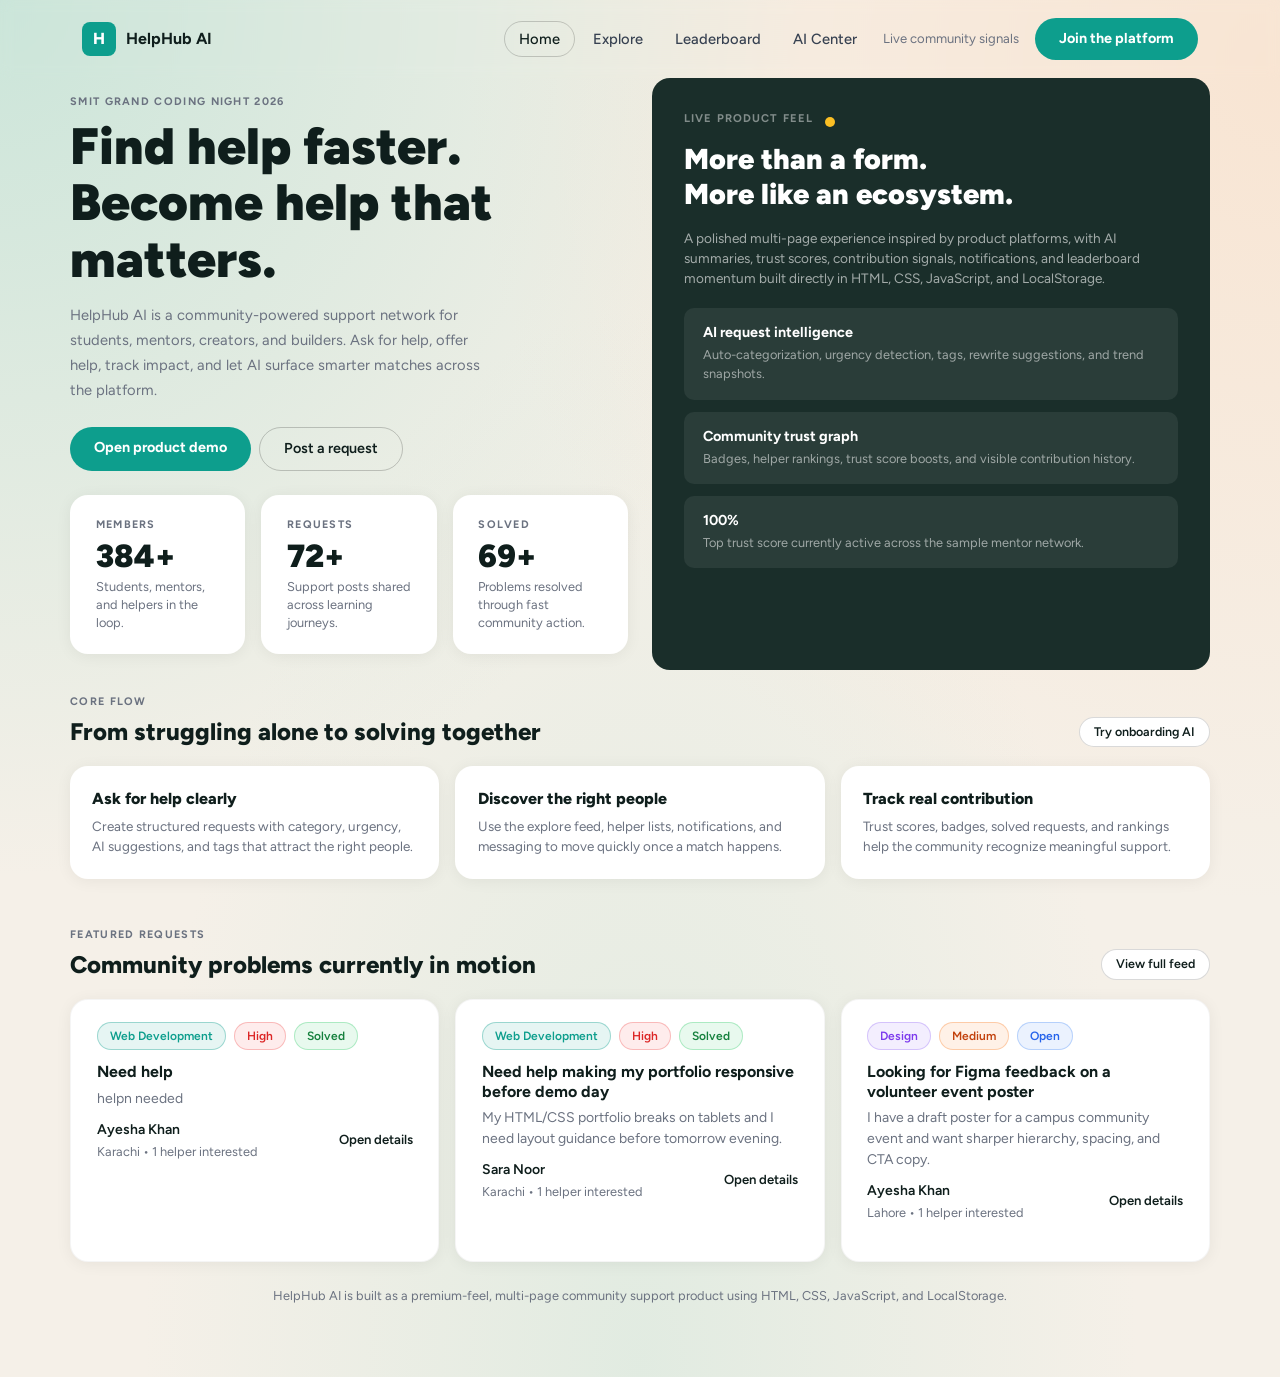
==== index.html @ 99f78ec7 "first commit" ====
<!DOCTYPE html>
<html lang="en">
<head>
  <!-- FILE: index.html — Landing Page -->
  <meta charset="UTF-8" />
  <meta name="viewport" content="width=device-width, initial-scale=1.0" />
  <title>HelpHub AI – Find help faster.</title>
  <link rel="stylesheet" href="https://cdn.jsdelivr.net/npm/bootstrap@5.3.3/dist/css/bootstrap.min.css" />
  <link rel="stylesheet" href="css/style.css" />
</head>
<body>

  <!-- ===================== NAVBAR ===================== -->
  <nav class="hh-navbar">
    <div class="container">
      <div class="d-flex align-items-center justify-content-between">

        <!-- Logo -->
        <a href="index.html" class="navbar-brand">
          <span class="hh-logo-icon">H</span>
          HelpHub AI
        </a>

        <!-- Nav Links (collapse on mobile) -->
        <div class="d-none d-md-flex align-items-center gap-1">
          <a href="index.html"       class="nav-link">Home</a>
          <a href="explore.html"     class="nav-link">Explore</a>
          <a href="leaderboard.html" class="nav-link">Leaderboard</a>
          <a href="ai-center.html"   class="nav-link">AI Center</a>
          <span class="text-muted-sm ms-2 me-2" style="font-size:0.82rem;">Live community signals</span>
          <a href="auth.html" class="btn-teal ms-1">Join the platform</a>
        </div>

        <!-- Mobile menu button -->
        <button class="btn d-md-none" onclick="toggleMobileMenu()" style="border:none;padding:6px;">
          <span style="font-size:1.4rem;">☰</span>
        </button>
      </div>

      <!-- Mobile menu -->
      <div id="mobile-menu" class="d-none d-md-none mt-2 pb-2">
        <a href="index.html"       class="d-block py-2 text-decoration-none text-secondary">Home</a>
        <a href="explore.html"     class="d-block py-2 text-decoration-none text-secondary">Explore</a>
        <a href="leaderboard.html" class="d-block py-2 text-decoration-none text-secondary">Leaderboard</a>
        <a href="ai-center.html"   class="d-block py-2 text-decoration-none text-secondary">AI Center</a>
        <a href="auth.html" class="btn-teal d-inline-block mt-2">Join the platform</a>
      </div>
    </div>
  </nav>

  <!-- ===================== MAIN CONTENT ===================== -->
  <div class="container page-wrap">

    <!-- HERO SECTION: Two columns -->
    <div class="row g-4 mb-4">

      <!-- Left: Headline + Stats -->
      <div class="col-lg-6">
        <div class="py-3">
          <p class="section-label">SMIT GRAND CODING NIGHT 2026</p>
          <h1 style="font-size:clamp(2rem,5vw,3.2rem);font-weight:900;line-height:1.1;margin-bottom:1rem;">
            Find help faster.<br>Become help that matters.
          </h1>
          <p class="text-muted-sm" style="font-size:0.92rem;line-height:1.7;max-width:420px;margin-bottom:1.5rem;">
            HelpHub AI is a community-powered support network for students, mentors,
            creators, and builders. Ask for help, offer help, track impact, and let AI surface
            smarter matches across the platform.
          </p>
          <div class="d-flex flex-wrap gap-2 mb-4">
            <a href="auth.html" class="btn-teal">Open product demo</a>
            <a href="create-request.html" class="btn-outline-dark-custom">Post a request</a>
          </div>

          <!-- Stats row -->
          <div class="row g-3">
            <div class="col-4">
              <div class="stat-card">
                <div class="stat-label">MEMBERS</div>
                <div class="stat-number">384+</div>
                <div class="stat-desc">Students, mentors, and helpers in the loop.</div>
              </div>
            </div>
            <div class="col-4">
              <div class="stat-card">
                <div class="stat-label">REQUESTS</div>
                <div class="stat-number">72+</div>
                <div class="stat-desc">Support posts shared across learning journeys.</div>
              </div>
            </div>
            <div class="col-4">
              <div class="stat-card">
                <div class="stat-label">SOLVED</div>
                <div class="stat-number">69+</div>
                <div class="stat-desc">Problems resolved through fast community action.</div>
              </div>
            </div>
          </div>
        </div>
      </div>

      <!-- Right: Feature box (dark) -->
      <div class="col-lg-6">
        <div class="feature-box h-100">
          <div class="d-flex align-items-center gap-2 mb-2">
            <div class="live-feel-badge">LIVE PRODUCT FEEL</div>
            <span class="live-dot ms-1"></span>
          </div>
          <h2>More than a form.<br>More like an ecosystem.</h2>
          <p>A polished multi-page experience inspired by product platforms, with AI summaries, trust scores, contribution signals, notifications, and leaderboard momentum built directly in HTML, CSS, JavaScript, and LocalStorage.</p>

          <div class="feature-box-item">
            <h6>AI request intelligence</h6>
            <p>Auto-categorization, urgency detection, tags, rewrite suggestions, and trend snapshots.</p>
          </div>
          <div class="feature-box-item">
            <h6>Community trust graph</h6>
            <p>Badges, helper rankings, trust score boosts, and visible contribution history.</p>
          </div>
          <div class="feature-box-item">
            <h6>100%</h6>
            <p>Top trust score currently active across the sample mentor network.</p>
          </div>
        </div>
      </div>
    </div>

    <!-- CORE FLOW SECTION -->
    <div class="mb-5">
      <div class="section-header">
        <div>
          <p class="section-label">CORE FLOW</p>
          <h2 class="section-title mb-0">From struggling alone to solving together</h2>
        </div>
        <a href="onboarding.html" class="btn-sm-outline">Try onboarding AI</a>
      </div>

      <div class="row g-3">
        <div class="col-md-4">
          <div class="flow-card">
            <h5>Ask for help clearly</h5>
            <p>Create structured requests with category, urgency, AI suggestions, and tags that attract the right people.</p>
          </div>
        </div>
        <div class="col-md-4">
          <div class="flow-card">
            <h5>Discover the right people</h5>
            <p>Use the explore feed, helper lists, notifications, and messaging to move quickly once a match happens.</p>
          </div>
        </div>
        <div class="col-md-4">
          <div class="flow-card">
            <h5>Track real contribution</h5>
            <p>Trust scores, badges, solved requests, and rankings help the community recognize meaningful support.</p>
          </div>
        </div>
      </div>
    </div>

    <!-- FEATURED REQUESTS SECTION -->
    <div class="mb-4">
      <div class="section-header">
        <div>
          <p class="section-label">FEATURED REQUESTS</p>
          <h2 class="section-title mb-0">Community problems currently in motion</h2>
        </div>
        <a href="explore.html" class="btn-sm-outline">View full feed</a>
      </div>

      <div class="row g-3" id="featured-requests">
        <!-- Filled by JS below -->
      </div>
    </div>

    <!-- Footer note -->
    <p class="text-muted-sm text-center pb-2">
      HelpHub AI is built as a premium-feel, multi-page community support product using HTML, CSS, JavaScript, and LocalStorage.
    </p>

  </div><!-- /container -->

  <!-- Scripts -->
  <script src="js/data.js"></script>
  <script src="js/app.js"></script>
  <script>
    // ── Render featured requests (first 3) ──────────────────
    const container = document.getElementById("featured-requests");
    const reqs = getRequests().slice(0, 3);

    reqs.forEach(req => {
      const col = document.createElement("div");
      col.className = "col-md-4";
      col.innerHTML = `
        <div class="request-card h-100">
          <div>${buildBadges(req)}</div>
          <h5>${req.title}</h5>
          <p>${req.description}</p>
          <div class="d-flex justify-content-between align-items-center mt-auto">
            <div>
              <div class="requester-name">${req.author}</div>
              <div class="requester-meta">${req.location} &bull; ${req.helpers} helper interested</div>
            </div>
            <a href="request-detail.html?id=${req.id}" class="open-details">Open details</a>
          </div>
        </div>
      `;
      container.appendChild(col);
    });

    // ── Mobile menu toggle ──────────────────────────────────
    function toggleMobileMenu() {
      const menu = document.getElementById("mobile-menu");
      menu.classList.toggle("d-none");
    }
  </script>
</body>
</html>
---- css/style.css ----
/* =========================================================
   FILE: css/style.css
   PURPOSE: Global styles for the entire HelpHub AI platform.
   Include this file in ALL HTML pages inside <head>.
   ========================================================= */

/* --- Google Fonts Import --- */
@import url('https://fonts.googleapis.com/css2?family=Figtree:wght@400;500;600;700;800;900&display=swap');

/* --- CSS Variables (Design Tokens) --- */
:root {
  --accent:        #0d9e8d;
  --accent-dark:   #0a7d6f;
  --dark-hero:     #1a2e2a;
  --text-primary:  #0f1e1c;
  --text-secondary:#374151;
  --text-muted:    #6b7280;
  --white:         #ffffff;
  --card-border:   #e8e8e4;
  --body-bg:       #f5f0e8;
  --card-shadow:   0 2px 16px rgba(0, 0, 0, 0.06);
  --card-hover:    0 8px 32px rgba(0, 0, 0, 0.10);
  --radius-card:   18px;
  --radius-sm:     10px;
  --radius-pill:   50px;
}

/* --- Reset & Base --- */
*, *::before, *::after { box-sizing: border-box; margin: 0; padding: 0; }

body {
  font-family: 'Figtree', sans-serif;
  color: var(--text-primary);
  min-height: 100vh;

  /* Mesh gradient background matching the screenshots */
  background-color: var(--body-bg);
  background-image:
    radial-gradient(ellipse at 0% 0%,   rgba(168, 220, 205, 0.55) 0%, transparent 45%),
    radial-gradient(ellipse at 100% 5%,  rgba(252, 215, 185, 0.45) 0%, transparent 45%),
    radial-gradient(ellipse at 50% 100%, rgba(195, 228, 215, 0.40) 0%, transparent 55%);
}

/* =========================================================
   NAVBAR
   ========================================================= */
.hh-navbar {
  background: transparent;
  padding: 18px 0;
  position: sticky;
  top: 0;
  z-index: 999;
  backdrop-filter: blur(6px);
}

.hh-navbar .navbar-brand {
  display: flex;
  align-items: center;
  gap: 10px;
  font-weight: 700;
  font-size: 1rem;
  color: var(--text-primary);
  text-decoration: none;
}

.hh-logo-icon {
  width: 34px;
  height: 34px;
  background: var(--accent);
  border-radius: 8px;
  display: flex;
  align-items: center;
  justify-content: center;
  color: white;
  font-weight: 800;
  font-size: 1rem;
  flex-shrink: 0;
}

.hh-navbar .nav-link {
  color: var(--text-secondary) !important;
  font-size: 0.92rem;
  font-weight: 500;
  padding: 6px 14px !important;
  border-radius: var(--radius-pill);
  transition: all 0.2s;
  text-decoration: none;
}

.hh-navbar .nav-link:hover {
  color: var(--text-primary) !important;
  background: rgba(0,0,0,0.05);
}

.hh-navbar .nav-link.active {
  background: transparent;
  border: 1.5px solid rgba(0, 0, 0, 0.18);
  color: var(--text-primary) !important;
}

/* =========================================================
   HERO BANNER (Dark card used at top of most pages)
   ========================================================= */
.hh-hero {
  background: var(--dark-hero);
  border-radius: var(--radius-card);
  padding: 2.2rem 2.5rem;
  color: white;
  margin-bottom: 1.75rem;
}

.hh-hero .breadcrumb-label {
  font-size: 0.72rem;
  font-weight: 700;
  letter-spacing: 0.12em;
  text-transform: uppercase;
  color: rgba(255,255,255,0.5);
  margin-bottom: 0.6rem;
}

.hh-hero h1 {
  font-size: clamp(1.6rem, 3.5vw, 2.5rem);
  font-weight: 800;
  line-height: 1.15;
  margin-bottom: 0.6rem;
  color: white;
}

.hh-hero p {
  font-size: 0.9rem;
  color: rgba(255,255,255,0.65);
  max-width: 520px;
  line-height: 1.6;
  margin: 0;
}

/* =========================================================
   CARDS
   ========================================================= */
.hh-card {
  background: var(--white);
  border-radius: var(--radius-card);
  padding: 1.6rem;
  box-shadow: var(--card-shadow);
  border: 1px solid rgba(0,0,0,0.04);
}

.hh-card-title {
  font-size: 0.7rem;
  font-weight: 700;
  letter-spacing: 0.1em;
  text-transform: uppercase;
  color: var(--accent);
  margin-bottom: 0.8rem;
}

.hh-card h2 {
  font-size: 1.5rem;
  font-weight: 800;
  color: var(--text-primary);
  margin-bottom: 1rem;
}

.hh-card h3 {
  font-size: 1.1rem;
  font-weight: 700;
  color: var(--text-primary);
  margin-bottom: 0.3rem;
}

/* =========================================================
   REQUEST CARDS (in Explore feed)
   ========================================================= */
.request-card {
  background: var(--white);
  border-radius: var(--radius-card);
  padding: 1.4rem 1.6rem;
  box-shadow: var(--card-shadow);
  border: 1px solid rgba(0,0,0,0.04);
  margin-bottom: 1rem;
  transition: box-shadow 0.2s, transform 0.2s;
}

.request-card:hover {
  box-shadow: var(--card-hover);
  transform: translateY(-2px);
}

.request-card h5 {
  font-size: 1rem;
  font-weight: 700;
  color: var(--text-primary);
  margin: 0.5rem 0 0.4rem;
}

.request-card p {
  font-size: 0.875rem;
  color: var(--text-muted);
  margin-bottom: 0.6rem;
  line-height: 1.5;
}

.request-card .requester-name {
  font-size: 0.875rem;
  font-weight: 600;
  color: var(--text-primary);
  margin-bottom: 0.15rem;
}

.request-card .requester-meta {
  font-size: 0.8rem;
  color: var(--text-muted);
}

.request-card .open-details {
  font-size: 0.82rem;
  font-weight: 600;
  color: var(--text-primary);
  text-decoration: none;
  white-space: nowrap;
  transition: color 0.2s;
}

.request-card .open-details:hover {
  color: var(--accent);
}

/* =========================================================
   BADGES / PILLS
   ========================================================= */
.badge-pill {
  display: inline-block;
  padding: 4px 12px;
  border-radius: var(--radius-pill);
  font-size: 0.75rem;
  font-weight: 600;
  border: 1.5px solid;
  margin-right: 4px;
  margin-bottom: 4px;
}

/* Category badges */
.badge-webdev   { background: rgba(13,158,141,0.1); color: #0d9e8d; border-color: rgba(13,158,141,0.35); }
.badge-design   { background: rgba(139,92,246,0.1); color: #7c3aed; border-color: rgba(139,92,246,0.3); }
.badge-career   { background: rgba(59,130,246,0.1); color: #2563eb; border-color: rgba(59,130,246,0.3); }
.badge-community{ background: rgba(234,179,8,0.1);  color: #b45309; border-color: rgba(234,179,8,0.35); }

/* Urgency badges */
.badge-high   { background: rgba(239,68,68,0.1);  color: #dc2626; border-color: rgba(239,68,68,0.3); }
.badge-medium { background: rgba(249,115,22,0.1); color: #c2410c; border-color: rgba(249,115,22,0.3); }
.badge-low    { background: rgba(234,179,8,0.1);  color: #b45309; border-color: rgba(234,179,8,0.3); }

/* Status badges */
.badge-solved { background: rgba(34,197,94,0.1);  color: #15803d; border-color: rgba(34,197,94,0.3); }
.badge-open   { background: rgba(59,130,246,0.1); color: #2563eb; border-color: rgba(59,130,246,0.3); }

/* Skill/tag chips (used inside cards as tags) */
.skill-chip {
  display: inline-block;
  padding: 4px 12px;
  border-radius: var(--radius-pill);
  font-size: 0.75rem;
  font-weight: 500;
  background: #f3f4f6;
  color: var(--text-secondary);
  border: 1px solid var(--card-border);
  margin-right: 4px;
  margin-bottom: 4px;
}

/* Trust badge */
.trust-badge {
  background: #f3f4f6;
  color: var(--text-secondary);
  font-size: 0.78rem;
  font-weight: 700;
  padding: 4px 12px;
  border-radius: var(--radius-pill);
}

/* =========================================================
   BUTTONS
   ========================================================= */
.btn-teal {
  background: var(--accent);
  color: white !important;
  border: none;
  border-radius: var(--radius-pill);
  padding: 10px 24px;
  font-size: 0.9rem;
  font-weight: 700;
  font-family: 'Figtree', sans-serif;
  cursor: pointer;
  transition: background 0.2s, transform 0.15s;
  text-decoration: none;
  display: inline-block;
}

.btn-teal:hover {
  background: var(--accent-dark);
  transform: translateY(-1px);
  color: white !important;
}

.btn-outline-dark-custom {
  background: transparent;
  color: var(--text-primary) !important;
  border: 1.5px solid rgba(0,0,0,0.2);
  border-radius: var(--radius-pill);
  padding: 10px 24px;
  font-size: 0.9rem;
  font-weight: 600;
  font-family: 'Figtree', sans-serif;
  cursor: pointer;
  transition: all 0.2s;
  text-decoration: none;
  display: inline-block;
}

.btn-outline-dark-custom:hover {
  background: rgba(0,0,0,0.05);
  color: var(--text-primary) !important;
}

/* Wide button (full-width for forms) */
.btn-teal-wide {
  width: 100%;
  display: block;
  text-align: center;
}

/* =========================================================
   FORM ELEMENTS
   ========================================================= */
.hh-form-control {
  border: 1.5px solid #e0deda;
  border-radius: var(--radius-sm);
  padding: 10px 14px;
  font-size: 0.9rem;
  font-family: 'Figtree', sans-serif;
  color: var(--text-primary);
  background: white;
  width: 100%;
  transition: border-color 0.2s;
  outline: none;
}

.hh-form-control:focus {
  border-color: var(--accent);
  box-shadow: 0 0 0 3px rgba(13,158,141,0.1);
}

.hh-label {
  font-size: 0.85rem;
  font-weight: 600;
  color: var(--text-secondary);
  margin-bottom: 6px;
  display: block;
}

/* =========================================================
   STATS CARDS (Dashboard / Landing)
   ========================================================= */
.stat-card {
  background: white;
  border-radius: var(--radius-card);
  padding: 1.4rem 1.6rem;
  box-shadow: var(--card-shadow);
}

.stat-card .stat-label {
  font-size: 0.68rem;
  font-weight: 700;
  letter-spacing: 0.12em;
  text-transform: uppercase;
  color: var(--text-muted);
  margin-bottom: 0.4rem;
}

.stat-card .stat-number {
  font-size: 2rem;
  font-weight: 900;
  color: var(--text-primary);
  line-height: 1;
  margin-bottom: 0.4rem;
}

.stat-card .stat-desc {
  font-size: 0.8rem;
  color: var(--text-muted);
  line-height: 1.4;
}

/* =========================================================
   HELPERS LIST (Request Detail)
   ========================================================= */
.helper-item {
  display: flex;
  align-items: center;
  gap: 12px;
  padding: 0.9rem 0;
  border-bottom: 1px solid #f0f0ec;
}

.helper-item:last-child { border-bottom: none; }

.helper-avatar {
  width: 40px;
  height: 40px;
  border-radius: 50%;
  display: flex;
  align-items: center;
  justify-content: center;
  font-size: 0.8rem;
  font-weight: 800;
  color: white;
  flex-shrink: 0;
}

.avatar-orange { background: #f97316; }
.avatar-red    { background: #ef4444; }
.avatar-teal   { background: var(--accent); }
.avatar-blue   { background: #3b82f6; }
.avatar-dark   { background: #374151; }

.helper-info h6 {
  font-size: 0.9rem;
  font-weight: 700;
  margin: 0 0 2px;
}

.helper-info p {
  font-size: 0.78rem;
  color: var(--text-muted);
  margin: 0;
}

/* =========================================================
   LEADERBOARD RANKING ITEMS
   ========================================================= */
.rank-item {
  display: flex;
  align-items: center;
  gap: 14px;
  padding: 1rem 0;
  border-bottom: 1px solid #f0f0ec;
}

.rank-item:last-child { border-bottom: none; }

.rank-number {
  font-size: 0.8rem;
  font-weight: 700;
  color: var(--text-muted);
  min-width: 20px;
}

.rank-info h6 {
  font-size: 0.9rem;
  font-weight: 700;
  margin: 0 0 2px;
}

.rank-info p {
  font-size: 0.78rem;
  color: var(--text-muted);
  margin: 0;
}

.rank-score {
  margin-left: auto;
  text-align: right;
}

.rank-score .score-pct {
  font-size: 0.9rem;
  font-weight: 700;
}

.rank-score .score-contributions {
  font-size: 0.75rem;
  color: var(--text-muted);
}

/* Trust bar */
.trust-bar-wrap { margin-top: 4px; }
.trust-bar-bg {
  height: 6px;
  background: #e5e7eb;
  border-radius: 99px;
  overflow: hidden;
}
.trust-bar-fill {
  height: 100%;
  border-radius: 99px;
  background: linear-gradient(90deg, #f59e0b, #16a34a, #0d9e8d);
}

/* =========================================================
   NOTIFICATION ITEMS
   ========================================================= */
.notif-item {
  padding: 1rem 0;
  border-bottom: 1px solid #f0f0ec;
  display: flex;
  justify-content: space-between;
  align-items: flex-start;
  gap: 12px;
}

.notif-item:last-child { border-bottom: none; }

.notif-item h6 {
  font-size: 0.9rem;
  font-weight: 600;
  margin: 0 0 3px;
  color: var(--text-primary);
}

.notif-item .notif-meta {
  font-size: 0.78rem;
  color: var(--text-muted);
  margin: 0;
}

.notif-status {
  font-size: 0.75rem;
  font-weight: 600;
  white-space: nowrap;
  padding-top: 2px;
  color: var(--text-muted);
  cursor: pointer;
}

.notif-status.unread {
  color: var(--accent);
  font-weight: 700;
}

/* =========================================================
   MESSAGES PAGE
   ========================================================= */
.message-thread {
  padding: 1rem;
  background: #f9f9f7;
  border-radius: var(--radius-sm);
  margin-bottom: 0.75rem;
  border: 1px solid var(--card-border);
}

.message-thread h6 {
  font-size: 0.88rem;
  font-weight: 700;
  margin-bottom: 4px;
}

.message-thread p {
  font-size: 0.82rem;
  color: var(--text-secondary);
  margin: 0;
  line-height: 1.5;
}

.message-time {
  font-size: 0.75rem;
  color: var(--text-muted);
  background: #e5e7eb;
  padding: 3px 10px;
  border-radius: var(--radius-pill);
  white-space: nowrap;
}

/* =========================================================
   LANDING PAGE SPECIFIC
   ========================================================= */
/* Dark feature box on landing page right side */
.feature-box {
  background: var(--dark-hero);
  border-radius: var(--radius-card);
  color: white;
  padding: 2rem;
  height: 100%;
}

.feature-box h2 {
  font-size: 1.8rem;
  font-weight: 900;
  line-height: 1.2;
  margin-bottom: 1rem;
  color: white;
}

.feature-box p {
  font-size: 0.85rem;
  color: rgba(255,255,255,0.6);
  margin-bottom: 1.2rem;
}

.feature-box-item {
  background: rgba(255,255,255,0.07);
  border-radius: var(--radius-sm);
  padding: 1rem 1.2rem;
  margin-bottom: 0.75rem;
}

.feature-box-item h6 {
  font-size: 0.9rem;
  font-weight: 700;
  color: white;
  margin-bottom: 4px;
}

.feature-box-item p {
  font-size: 0.8rem;
  color: rgba(255,255,255,0.55);
  margin: 0;
}

/* Live indicator dot */
.live-dot {
  width: 10px;
  height: 10px;
  background: #fbbf24;
  border-radius: 50%;
  display: inline-block;
  animation: pulse-dot 2s infinite;
}

@keyframes pulse-dot {
  0%, 100% { opacity: 1; transform: scale(1); }
  50%       { opacity: 0.5; transform: scale(1.3); }
}

/* "Live product feel" badge */
.live-feel-badge {
  font-size: 0.7rem;
  font-weight: 700;
  letter-spacing: 0.1em;
  text-transform: uppercase;
  color: rgba(255,255,255,0.45);
  margin-bottom: 0.5rem;
}

/* Core flow step cards */
.flow-card {
  background: white;
  border-radius: var(--radius-card);
  padding: 1.4rem;
  box-shadow: var(--card-shadow);
  height: 100%;
}

.flow-card h5 {
  font-size: 1rem;
  font-weight: 800;
  margin-bottom: 0.5rem;
}

.flow-card p {
  font-size: 0.84rem;
  color: var(--text-muted);
  line-height: 1.5;
  margin: 0;
}

/* =========================================================
   ONBOARDING / AUTH PAGE
   ========================================================= */
.auth-left {
  background: var(--dark-hero);
  border-radius: var(--radius-card);
  color: white;
  padding: 2.5rem;
  min-height: 480px;
  display: flex;
  flex-direction: column;
  justify-content: center;
}

.auth-left h2 {
  font-size: 2rem;
  font-weight: 900;
  line-height: 1.2;
  margin-bottom: 1rem;
  color: white;
}

.auth-left p {
  font-size: 0.88rem;
  color: rgba(255,255,255,0.6);
  margin-bottom: 1.5rem;
}

.auth-left ul {
  padding-left: 1rem;
  margin: 0;
}

.auth-left ul li {
  font-size: 0.85rem;
  color: rgba(255,255,255,0.65);
  margin-bottom: 8px;
}

.auth-right {
  background: white;
  border-radius: var(--radius-card);
  padding: 2.5rem;
  box-shadow: var(--card-shadow);
}

.auth-right h2 {
  font-size: 1.7rem;
  font-weight: 800;
  margin-bottom: 1.4rem;
  color: var(--text-primary);
}

/* =========================================================
   AI PANEL (Create Request page)
   ========================================================= */
.ai-panel {
  background: white;
  border-radius: var(--radius-card);
  padding: 1.6rem;
  box-shadow: var(--card-shadow);
}

.ai-panel-label {
  font-size: 0.7rem;
  font-weight: 700;
  letter-spacing: 0.1em;
  text-transform: uppercase;
  color: var(--accent);
  margin-bottom: 0.5rem;
}

.ai-panel h3 {
  font-size: 1.3rem;
  font-weight: 800;
  margin-bottom: 1.2rem;
}

.ai-row {
  display: flex;
  justify-content: space-between;
  align-items: flex-start;
  padding: 0.75rem 0;
  border-bottom: 1px solid #f0f0ec;
  gap: 12px;
}

.ai-row:last-child { border-bottom: none; }

.ai-row-label {
  font-size: 0.82rem;
  color: var(--text-muted);
  min-width: 100px;
}

.ai-row-value {
  font-size: 0.82rem;
  font-weight: 600;
  color: var(--text-primary);
  text-align: right;
}

/* =========================================================
   PROFILE PAGE
   ========================================================= */
.profile-row {
  display: flex;
  justify-content: space-between;
  align-items: center;
  padding: 0.7rem 0;
  border-bottom: 1px solid #f0f0ec;
  font-size: 0.88rem;
}

.profile-row:last-child { border-bottom: none; }
.profile-row span:last-child { font-weight: 700; }

/* =========================================================
   SECTION HEADERS (within pages)
   ========================================================= */
.section-label {
  font-size: 0.68rem;
  font-weight: 700;
  letter-spacing: 0.12em;
  text-transform: uppercase;
  color: var(--text-muted);
  margin-bottom: 0.5rem;
}

.section-title {
  font-size: 1.5rem;
  font-weight: 800;
  color: var(--text-primary);
  margin-bottom: 1.2rem;
}

/* Section header row with button on right */
.section-header {
  display: flex;
  justify-content: space-between;
  align-items: flex-end;
  margin-bottom: 1.2rem;
}

/* =========================================================
   AI CENTER TREND CARDS
   ========================================================= */
.trend-card {
  background: white;
  border-radius: var(--radius-card);
  padding: 1.4rem;
  box-shadow: var(--card-shadow);
}

.trend-card .trend-label {
  font-size: 0.68rem;
  font-weight: 700;
  letter-spacing: 0.12em;
  text-transform: uppercase;
  color: var(--accent);
  margin-bottom: 0.4rem;
}

.trend-card .trend-value {
  font-size: 1.7rem;
  font-weight: 900;
  color: var(--text-primary);
  margin-bottom: 0.3rem;
  line-height: 1;
}

.trend-card .trend-desc {
  font-size: 0.8rem;
  color: var(--text-muted);
  line-height: 1.4;
  margin: 0;
}

/* =========================================================
   AI RECOMMENDATION ITEMS
   ========================================================= */
.ai-rec-item {
  padding: 1.2rem 0;
  border-bottom: 1px solid #f0f0ec;
}

.ai-rec-item:last-child { border-bottom: none; }

.ai-rec-item h6 {
  font-size: 0.95rem;
  font-weight: 700;
  margin-bottom: 4px;
}

.ai-rec-item p {
  font-size: 0.82rem;
  color: var(--text-muted);
  margin-bottom: 8px;
}

/* =========================================================
   UTILITIES & HELPERS
   ========================================================= */
.text-accent { color: var(--accent); }
.text-muted-sm { font-size: 0.8rem; color: var(--text-muted); }
.fw-800 { font-weight: 800; }
.fw-700 { font-weight: 700; }
.gap-sm { gap: 6px; }
.page-wrap { padding: 0 0 3rem; }

/* Divider */
.hh-divider { border-top: 1px solid #f0f0ec; margin: 1rem 0; }

/* Small outline button (e.g. "Open details", "View full feed") */
.btn-sm-outline {
  display: inline-block;
  padding: 5px 14px;
  font-size: 0.78rem;
  font-weight: 600;
  border: 1.5px solid rgba(0,0,0,0.15);
  border-radius: var(--radius-pill);
  color: var(--text-primary);
  text-decoration: none;
  transition: background 0.2s;
  cursor: pointer;
  background: white;
  font-family: 'Figtree', sans-serif;
}

.btn-sm-outline:hover {
  background: #f3f4f6;
  color: var(--text-primary);
}

/* =========================================================
   RESPONSIVE TWEAKS
   ========================================================= */
@media (max-width: 768px) {
  .hh-hero { padding: 1.6rem 1.4rem; }
  .hh-hero h1 { font-size: 1.6rem; }
  .hh-card, .ai-panel, .auth-right, .auth-left { padding: 1.2rem; }
  .auth-left { min-height: auto; margin-bottom: 1rem; }
  .feature-box h2 { font-size: 1.4rem; }
  .section-title { font-size: 1.2rem; }
}

@media (max-width: 576px) {
  .hh-navbar { padding: 12px 0; }
  .stat-card .stat-number { font-size: 1.6rem; }
}
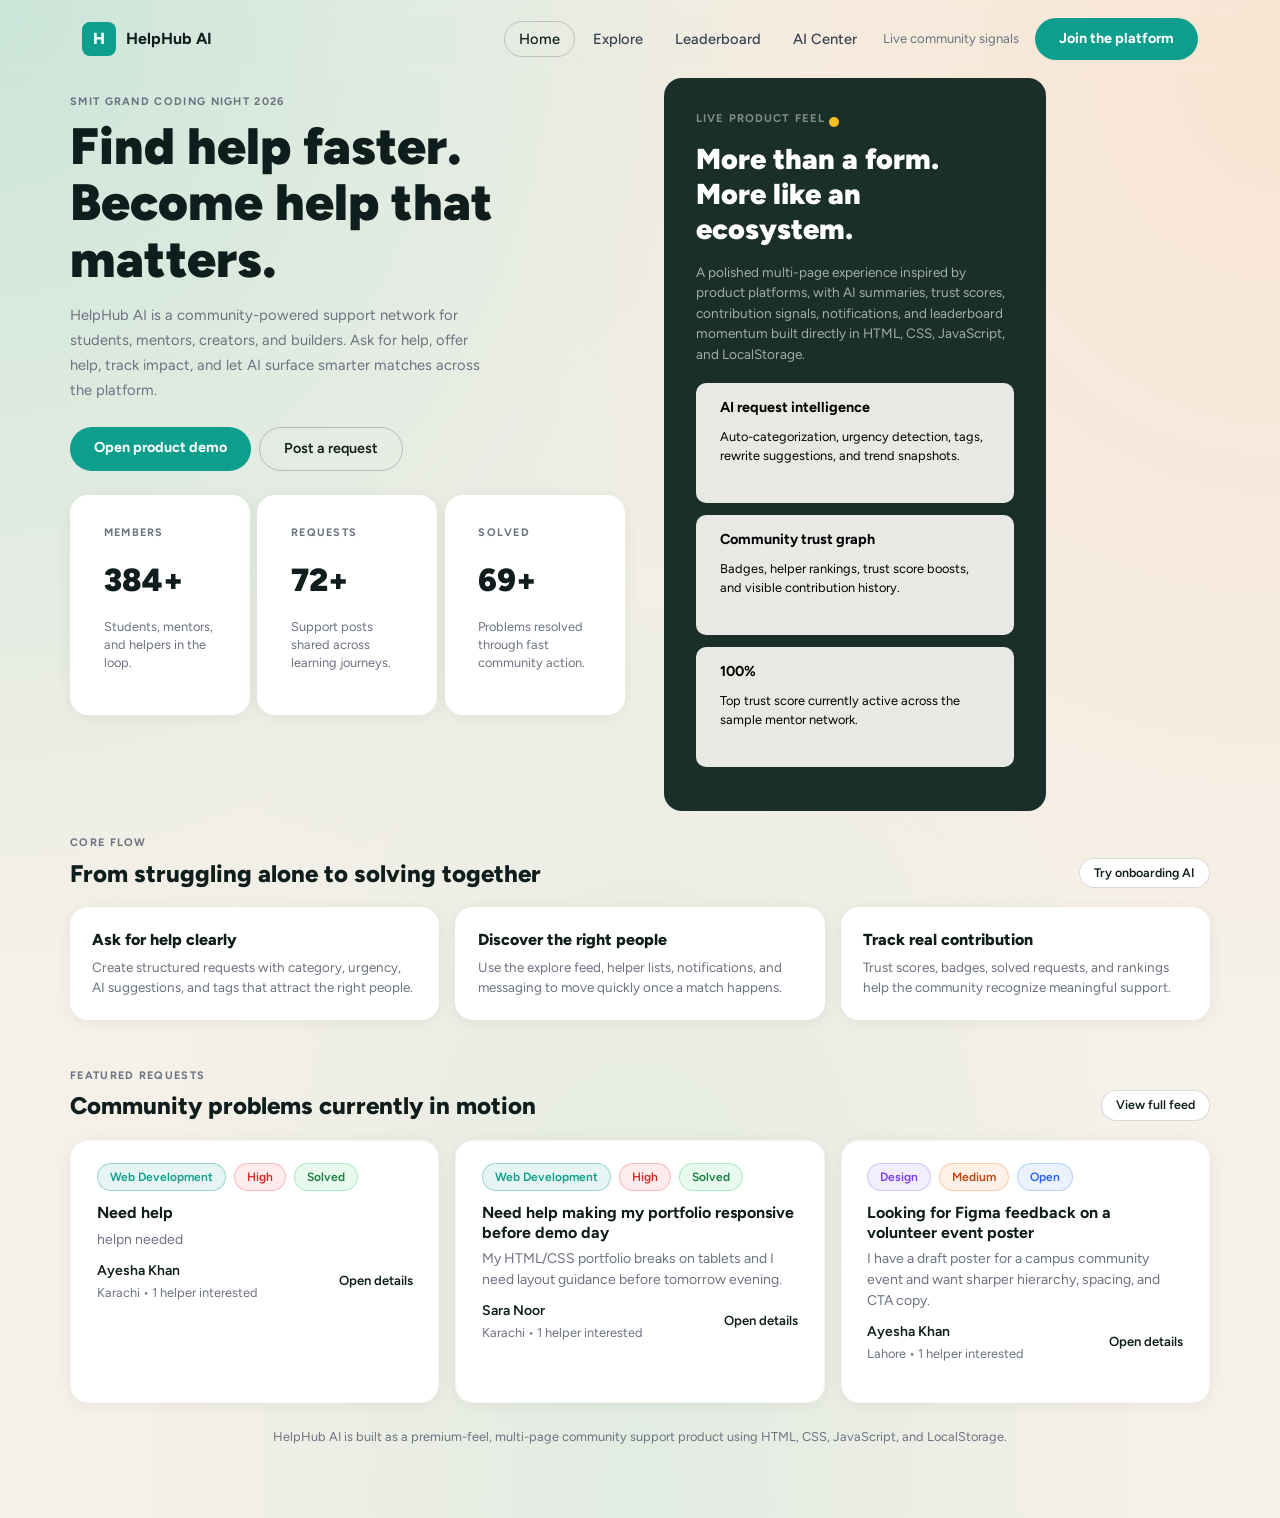
==== commit 82b629fd: "Initial commit" ====
--- a/index.html
+++ b/index.html
@@ -52,7 +52,7 @@
   <div class="container page-wrap">
 
     <!-- HERO SECTION: Two columns -->
-    <div class="row g-4 mb-4">
+    <div class="row g-5 mb-4">
 
       <!-- Left: Headline + Stats -->
       <div class="col-lg-6">
@@ -101,7 +101,7 @@
       <!-- Right: Feature box (dark) -->
       <div class="col-lg-6">
         <div class="feature-box h-100">
-          <div class="d-flex align-items-center gap-2 mb-2">
+          <div class="d-flex align-items-center gap-z mb-2">
             <div class="live-feel-badge">LIVE PRODUCT FEEL</div>
             <span class="live-dot ms-1"></span>
           </div>
--- a/css/style.css
+++ b/css/style.css
@@ -9,24 +9,30 @@
 
 /* --- CSS Variables (Design Tokens) --- */
 :root {
-  --accent:        #0d9e8d;
-  --accent-dark:   #0a7d6f;
-  --dark-hero:     #1a2e2a;
-  --text-primary:  #0f1e1c;
-  --text-secondary:#374151;
-  --text-muted:    #6b7280;
-  --white:         #ffffff;
-  --card-border:   #e8e8e4;
-  --body-bg:       #f5f0e8;
-  --card-shadow:   0 2px 16px rgba(0, 0, 0, 0.06);
-  --card-hover:    0 8px 32px rgba(0, 0, 0, 0.10);
-  --radius-card:   18px;
-  --radius-sm:     10px;
-  --radius-pill:   50px;
+  --accent: #0d9e8d;
+  --accent-dark: #0a7d6f;
+  --dark-hero: #1a2e2a;
+  --text-primary: #0f1e1c;
+  --text-secondary: #374151;
+  --text-muted: #6b7280;
+  --white: #ffffff;
+  --card-border: #e8e8e4;
+  --body-bg: #f5f0e8;
+  --card-shadow: 0 2px 16px rgba(0, 0, 0, 0.06);
+  --card-hover: 0 8px 32px rgba(0, 0, 0, 0.10);
+  --radius-card: 18px;
+  --radius-sm: 10px;
+  --radius-pill: 50px;
 }
 
 /* --- Reset & Base --- */
-*, *::before, *::after { box-sizing: border-box; margin: 0; padding: 0; }
+*,
+*::before,
+*::after {
+  box-sizing: border-box;
+  margin: 0;
+  padding: 0;
+}
 
 body {
   font-family: 'Figtree', sans-serif;
@@ -36,8 +42,8 @@
   /* Mesh gradient background matching the screenshots */
   background-color: var(--body-bg);
   background-image:
-    radial-gradient(ellipse at 0% 0%,   rgba(168, 220, 205, 0.55) 0%, transparent 45%),
-    radial-gradient(ellipse at 100% 5%,  rgba(252, 215, 185, 0.45) 0%, transparent 45%),
+    radial-gradient(ellipse at 0% 0%, rgba(168, 220, 205, 0.55) 0%, transparent 45%),
+    radial-gradient(ellipse at 100% 5%, rgba(252, 215, 185, 0.45) 0%, transparent 45%),
     radial-gradient(ellipse at 50% 100%, rgba(195, 228, 215, 0.40) 0%, transparent 55%);
 }
 
@@ -89,7 +95,7 @@
 
 .hh-navbar .nav-link:hover {
   color: var(--text-primary) !important;
-  background: rgba(0,0,0,0.05);
+  background: rgba(0, 0, 0, 0.05);
 }
 
 .hh-navbar .nav-link.active {
@@ -114,7 +120,7 @@
   font-weight: 700;
   letter-spacing: 0.12em;
   text-transform: uppercase;
-  color: rgba(255,255,255,0.5);
+  color: rgba(255, 255, 255, 0.5);
   margin-bottom: 0.6rem;
 }
 
@@ -128,7 +134,7 @@
 
 .hh-hero p {
   font-size: 0.9rem;
-  color: rgba(255,255,255,0.65);
+  color: rgba(255, 255, 255, 0.65);
   max-width: 520px;
   line-height: 1.6;
   margin: 0;
@@ -142,7 +148,7 @@
   border-radius: var(--radius-card);
   padding: 1.6rem;
   box-shadow: var(--card-shadow);
-  border: 1px solid rgba(0,0,0,0.04);
+  border: 1px solid rgba(0, 0, 0, 0.04);
 }
 
 .hh-card-title {
@@ -176,7 +182,7 @@
   border-radius: var(--radius-card);
   padding: 1.4rem 1.6rem;
   box-shadow: var(--card-shadow);
-  border: 1px solid rgba(0,0,0,0.04);
+  border: 1px solid rgba(0, 0, 0, 0.04);
   margin-bottom: 1rem;
   transition: box-shadow 0.2s, transform 0.2s;
 }
@@ -240,19 +246,61 @@
 }
 
 /* Category badges */
-.badge-webdev   { background: rgba(13,158,141,0.1); color: #0d9e8d; border-color: rgba(13,158,141,0.35); }
-.badge-design   { background: rgba(139,92,246,0.1); color: #7c3aed; border-color: rgba(139,92,246,0.3); }
-.badge-career   { background: rgba(59,130,246,0.1); color: #2563eb; border-color: rgba(59,130,246,0.3); }
-.badge-community{ background: rgba(234,179,8,0.1);  color: #b45309; border-color: rgba(234,179,8,0.35); }
+.badge-webdev {
+  background: rgba(13, 158, 141, 0.1);
+  color: #0d9e8d;
+  border-color: rgba(13, 158, 141, 0.35);
+}
+
+.badge-design {
+  background: rgba(139, 92, 246, 0.1);
+  color: #7c3aed;
+  border-color: rgba(139, 92, 246, 0.3);
+}
+
+.badge-career {
+  background: rgba(59, 130, 246, 0.1);
+  color: #2563eb;
+  border-color: rgba(59, 130, 246, 0.3);
+}
+
+.badge-community {
+  background: rgba(234, 179, 8, 0.1);
+  color: #b45309;
+  border-color: rgba(234, 179, 8, 0.35);
+}
 
 /* Urgency badges */
-.badge-high   { background: rgba(239,68,68,0.1);  color: #dc2626; border-color: rgba(239,68,68,0.3); }
-.badge-medium { background: rgba(249,115,22,0.1); color: #c2410c; border-color: rgba(249,115,22,0.3); }
-.badge-low    { background: rgba(234,179,8,0.1);  color: #b45309; border-color: rgba(234,179,8,0.3); }
+.badge-high {
+  background: rgba(239, 68, 68, 0.1);
+  color: #dc2626;
+  border-color: rgba(239, 68, 68, 0.3);
+}
+
+.badge-medium {
+  background: rgba(249, 115, 22, 0.1);
+  color: #c2410c;
+  border-color: rgba(249, 115, 22, 0.3);
+}
+
+.badge-low {
+  background: rgba(234, 179, 8, 0.1);
+  color: #b45309;
+  border-color: rgba(234, 179, 8, 0.3);
+}
 
 /* Status badges */
-.badge-solved { background: rgba(34,197,94,0.1);  color: #15803d; border-color: rgba(34,197,94,0.3); }
-.badge-open   { background: rgba(59,130,246,0.1); color: #2563eb; border-color: rgba(59,130,246,0.3); }
+.badge-solved {
+  background: rgba(34, 197, 94, 0.1);
+  color: #15803d;
+  border-color: rgba(34, 197, 94, 0.3);
+}
+
+.badge-open {
+  background: rgba(59, 130, 246, 0.1);
+  color: #2563eb;
+  border-color: rgba(59, 130, 246, 0.3);
+}
 
 /* Skill/tag chips (used inside cards as tags) */
 .skill-chip {
@@ -305,7 +353,7 @@
 .btn-outline-dark-custom {
   background: transparent;
   color: var(--text-primary) !important;
-  border: 1.5px solid rgba(0,0,0,0.2);
+  border: 1.5px solid rgba(0, 0, 0, 0.2);
   border-radius: var(--radius-pill);
   padding: 10px 24px;
   font-size: 0.9rem;
@@ -318,7 +366,7 @@
 }
 
 .btn-outline-dark-custom:hover {
-  background: rgba(0,0,0,0.05);
+  background: rgba(0, 0, 0, 0.05);
   color: var(--text-primary) !important;
 }
 
@@ -347,7 +395,7 @@
 
 .hh-form-control:focus {
   border-color: var(--accent);
-  box-shadow: 0 0 0 3px rgba(13,158,141,0.1);
+  box-shadow: 0 0 0 3px rgba(13, 158, 141, 0.1);
 }
 
 .hh-label {
@@ -366,6 +414,8 @@
   border-radius: var(--radius-card);
   padding: 1.4rem 1.6rem;
   box-shadow: var(--card-shadow);
+  height: 220px;
+  width: 180px;
 }
 
 .stat-card .stat-label {
@@ -375,6 +425,7 @@
   text-transform: uppercase;
   color: var(--text-muted);
   margin-bottom: 0.4rem;
+  padding: 8px;
 }
 
 .stat-card .stat-number {
@@ -383,12 +434,14 @@
   color: var(--text-primary);
   line-height: 1;
   margin-bottom: 0.4rem;
+  padding: 8px;
 }
 
 .stat-card .stat-desc {
   font-size: 0.8rem;
   color: var(--text-muted);
   line-height: 1.4;
+  padding: 8px;
 }
 
 /* =========================================================
@@ -402,7 +455,9 @@
   border-bottom: 1px solid #f0f0ec;
 }
 
-.helper-item:last-child { border-bottom: none; }
+.helper-item:last-child {
+  border-bottom: none;
+}
 
 .helper-avatar {
   width: 40px;
@@ -417,11 +472,25 @@
   flex-shrink: 0;
 }
 
-.avatar-orange { background: #f97316; }
-.avatar-red    { background: #ef4444; }
-.avatar-teal   { background: var(--accent); }
-.avatar-blue   { background: #3b82f6; }
-.avatar-dark   { background: #374151; }
+.avatar-orange {
+  background: #f97316;
+}
+
+.avatar-red {
+  background: #ef4444;
+}
+
+.avatar-teal {
+  background: var(--accent);
+}
+
+.avatar-blue {
+  background: #3b82f6;
+}
+
+.avatar-dark {
+  background: #374151;
+}
 
 .helper-info h6 {
   font-size: 0.9rem;
@@ -446,7 +515,9 @@
   border-bottom: 1px solid #f0f0ec;
 }
 
-.rank-item:last-child { border-bottom: none; }
+.rank-item:last-child {
+  border-bottom: none;
+}
 
 .rank-number {
   font-size: 0.8rem;
@@ -483,13 +554,17 @@
 }
 
 /* Trust bar */
-.trust-bar-wrap { margin-top: 4px; }
+.trust-bar-wrap {
+  margin-top: 4px;
+}
+
 .trust-bar-bg {
   height: 6px;
   background: #e5e7eb;
   border-radius: 99px;
   overflow: hidden;
 }
+
 .trust-bar-fill {
   height: 100%;
   border-radius: 99px;
@@ -508,7 +583,9 @@
   gap: 12px;
 }
 
-.notif-item:last-child { border-bottom: none; }
+.notif-item:last-child {
+  border-bottom: none;
+}
 
 .notif-item h6 {
   font-size: 0.9rem;
@@ -580,6 +657,7 @@
   color: white;
   padding: 2rem;
   height: 100%;
+  width: 70%;
 }
 
 .feature-box h2 {
@@ -592,27 +670,29 @@
 
 .feature-box p {
   font-size: 0.85rem;
-  color: rgba(255,255,255,0.6);
+  color: rgba(255, 255, 255, 0.6);
   margin-bottom: 1.2rem;
 }
 
 .feature-box-item {
-  background: rgba(255,255,255,0.07);
+  background: var(--card-border);
   border-radius: var(--radius-sm);
-  padding: 1rem 1.2rem;
+  padding: 1rem 1.5rem;
   margin-bottom: 0.75rem;
+  height: 120px;
 }
 
 .feature-box-item h6 {
   font-size: 0.9rem;
   font-weight: 700;
-  color: white;
+  color: black;
   margin-bottom: 4px;
+  padding-bottom: 0.4rem;
 }
 
 .feature-box-item p {
   font-size: 0.8rem;
-  color: rgba(255,255,255,0.55);
+  color: black;
   margin: 0;
 }
 
@@ -627,8 +707,17 @@
 }
 
 @keyframes pulse-dot {
-  0%, 100% { opacity: 1; transform: scale(1); }
-  50%       { opacity: 0.5; transform: scale(1.3); }
+
+  0%,
+  100% {
+    opacity: 1;
+    transform: scale(1);
+  }
+
+  50% {
+    opacity: 0.5;
+    transform: scale(1.3);
+  }
 }
 
 /* "Live product feel" badge */
@@ -637,7 +726,7 @@
   font-weight: 700;
   letter-spacing: 0.1em;
   text-transform: uppercase;
-  color: rgba(255,255,255,0.45);
+  color: rgba(255, 255, 255, 0.45);
   margin-bottom: 0.5rem;
 }
 
@@ -687,7 +776,7 @@
 
 .auth-left p {
   font-size: 0.88rem;
-  color: rgba(255,255,255,0.6);
+  color: rgba(255, 255, 255, 0.6);
   margin-bottom: 1.5rem;
 }
 
@@ -698,7 +787,7 @@
 
 .auth-left ul li {
   font-size: 0.85rem;
-  color: rgba(255,255,255,0.65);
+  color: rgba(255, 255, 255, 0.65);
   margin-bottom: 8px;
 }
 
@@ -750,7 +839,9 @@
   gap: 12px;
 }
 
-.ai-row:last-child { border-bottom: none; }
+.ai-row:last-child {
+  border-bottom: none;
+}
 
 .ai-row-label {
   font-size: 0.82rem;
@@ -777,8 +868,13 @@
   font-size: 0.88rem;
 }
 
-.profile-row:last-child { border-bottom: none; }
-.profile-row span:last-child { font-weight: 700; }
+.profile-row:last-child {
+  border-bottom: none;
+}
+
+.profile-row span:last-child {
+  font-weight: 700;
+}
 
 /* =========================================================
    SECTION HEADERS (within pages)
@@ -849,7 +945,9 @@
   border-bottom: 1px solid #f0f0ec;
 }
 
-.ai-rec-item:last-child { border-bottom: none; }
+.ai-rec-item:last-child {
+  border-bottom: none;
+}
 
 .ai-rec-item h6 {
   font-size: 0.95rem;
@@ -866,15 +964,36 @@
 /* =========================================================
    UTILITIES & HELPERS
    ========================================================= */
-.text-accent { color: var(--accent); }
-.text-muted-sm { font-size: 0.8rem; color: var(--text-muted); }
-.fw-800 { font-weight: 800; }
-.fw-700 { font-weight: 700; }
-.gap-sm { gap: 6px; }
-.page-wrap { padding: 0 0 3rem; }
+.text-accent {
+  color: var(--accent);
+}
+
+.text-muted-sm {
+  font-size: 0.8rem;
+  color: var(--text-muted);
+}
+
+.fw-800 {
+  font-weight: 800;
+}
+
+.fw-700 {
+  font-weight: 700;
+}
+
+.gap-sm {
+  gap: 6px;
+}
+
+.page-wrap {
+  padding: 0 0 3rem;
+}
 
 /* Divider */
-.hh-divider { border-top: 1px solid #f0f0ec; margin: 1rem 0; }
+.hh-divider {
+  border-top: 1px solid #f0f0ec;
+  margin: 1rem 0;
+}
 
 /* Small outline button (e.g. "Open details", "View full feed") */
 .btn-sm-outline {
@@ -882,7 +1001,7 @@
   padding: 5px 14px;
   font-size: 0.78rem;
   font-weight: 600;
-  border: 1.5px solid rgba(0,0,0,0.15);
+  border: 1.5px solid rgba(0, 0, 0, 0.15);
   border-radius: var(--radius-pill);
   color: var(--text-primary);
   text-decoration: none;
@@ -901,15 +1020,41 @@
    RESPONSIVE TWEAKS
    ========================================================= */
 @media (max-width: 768px) {
-  .hh-hero { padding: 1.6rem 1.4rem; }
-  .hh-hero h1 { font-size: 1.6rem; }
-  .hh-card, .ai-panel, .auth-right, .auth-left { padding: 1.2rem; }
-  .auth-left { min-height: auto; margin-bottom: 1rem; }
-  .feature-box h2 { font-size: 1.4rem; }
-  .section-title { font-size: 1.2rem; }
+  .hh-hero {
+    padding: 1.6rem 1.4rem;
+  }
+
+  .hh-hero h1 {
+    font-size: 1.6rem;
+  }
+
+  .hh-card,
+  .ai-panel,
+  .auth-right,
+  .auth-left {
+    padding: 1.2rem;
+  }
+
+  .auth-left {
+    min-height: auto;
+    margin-bottom: 1rem;
+  }
+
+  .feature-box h2 {
+    font-size: 1.4rem;
+  }
+
+  .section-title {
+    font-size: 1.2rem;
+  }
 }
 
 @media (max-width: 576px) {
-  .hh-navbar { padding: 12px 0; }
-  .stat-card .stat-number { font-size: 1.6rem; }
-}
+  .hh-navbar {
+    padding: 12px 0;
+  }
+
+  .stat-card .stat-number {
+    font-size: 1.6rem;
+  }
+}
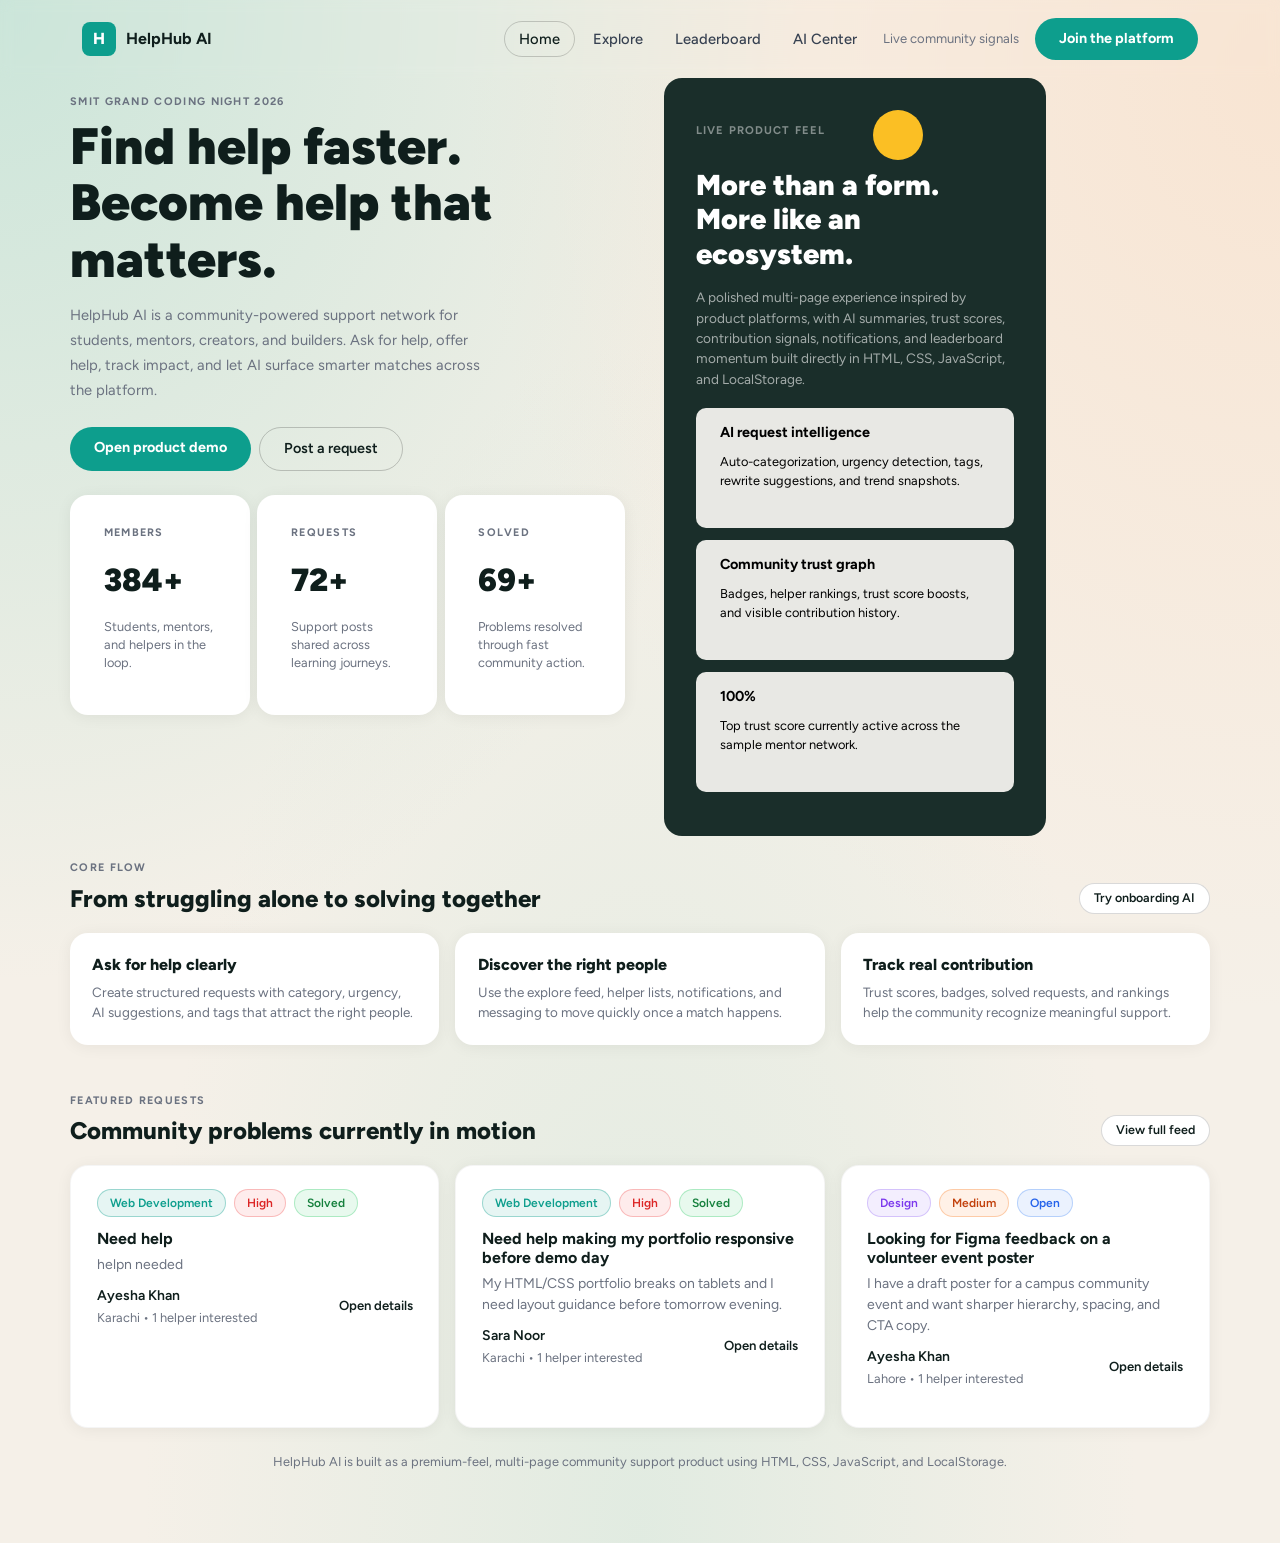
==== commit 1c83028a: "Initial commit" ====
--- a/index.html
+++ b/index.html
@@ -103,7 +103,7 @@
         <div class="feature-box h-100">
           <div class="d-flex align-items-center gap-z mb-2">
             <div class="live-feel-badge">LIVE PRODUCT FEEL</div>
-            <span class="live-dot ms-1"></span>
+            <span class="live-dot ms-5"></span>
           </div>
           <h2>More than a form.<br>More like an ecosystem.</h2>
           <p>A polished multi-page experience inspired by product platforms, with AI summaries, trust scores, contribution signals, notifications, and leaderboard momentum built directly in HTML, CSS, JavaScript, and LocalStorage.</p>
--- a/css/style.css
+++ b/css/style.css
@@ -698,8 +698,8 @@
 
 /* Live indicator dot */
 .live-dot {
-  width: 10px;
-  height: 10px;
+  width: 50px;
+  height: 50px;
   background: #fbbf24;
   border-radius: 50%;
   display: inline-block;
